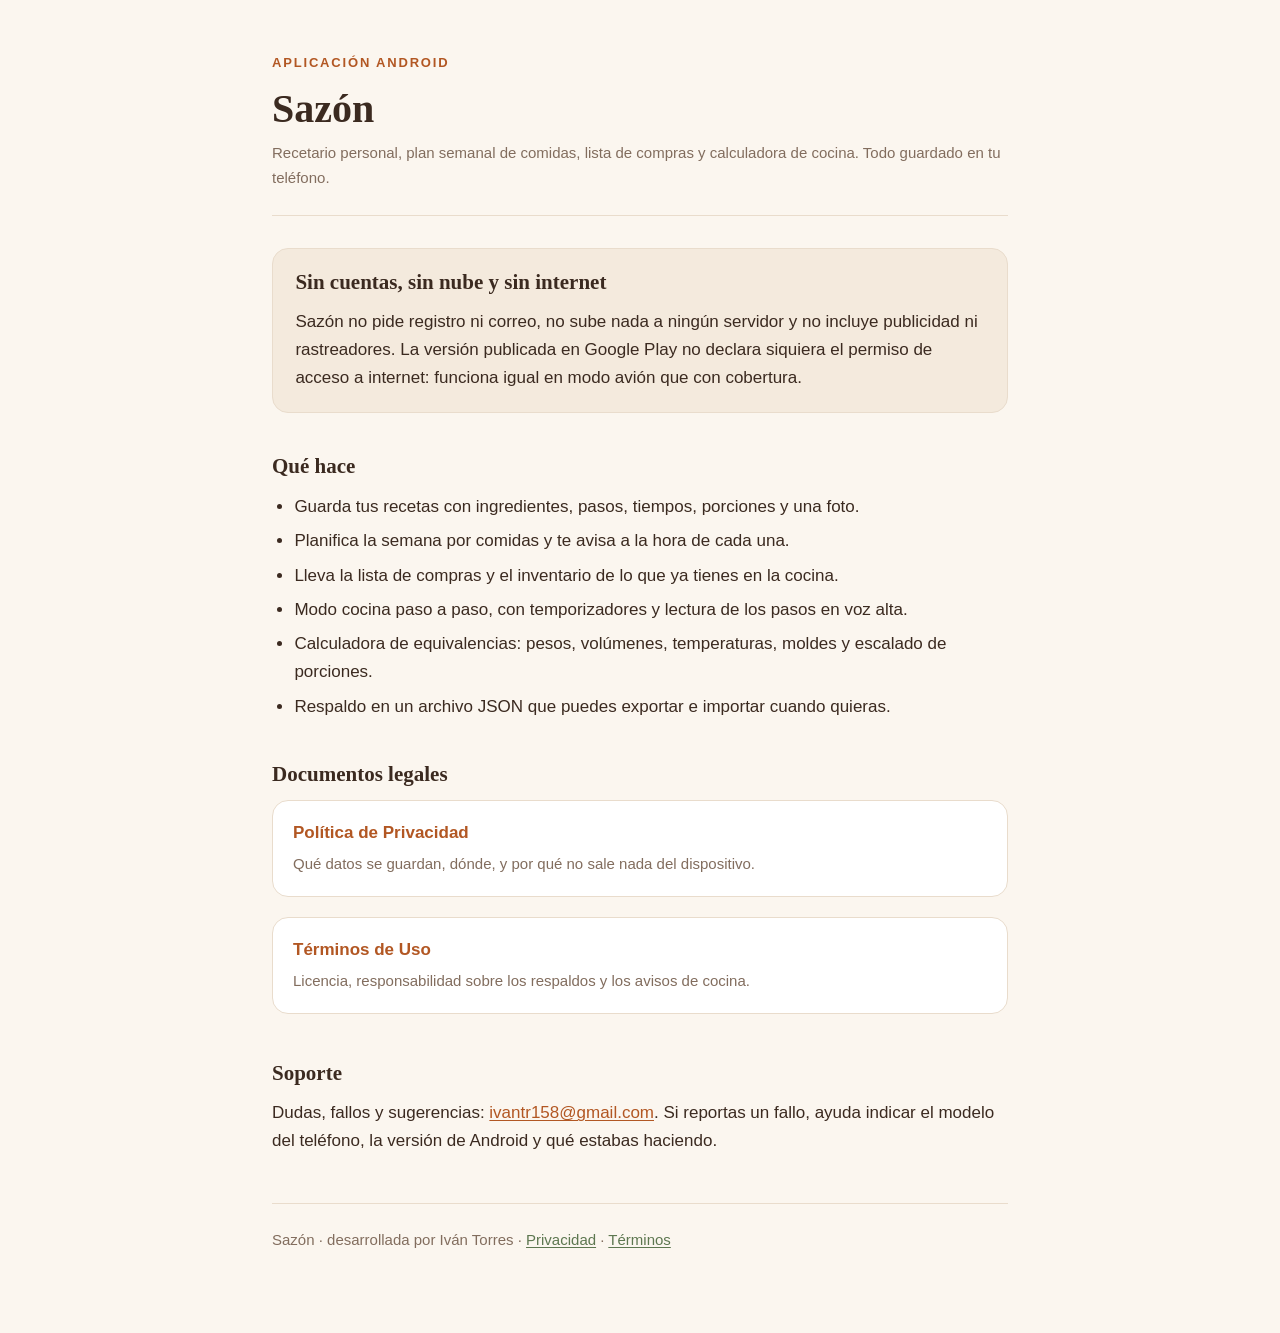
==== index.html @ 3de86955 "Añadir la política de privacidad y los términos de uso Play exige la política en una URL pública, ac" ====
<!DOCTYPE html>
<html lang="es">
<head>
<meta charset="utf-8">
<meta name="viewport" content="width=device-width, initial-scale=1">
<title>Sazón · Recetario personal para Android</title>
<meta name="description" content="Sazón es un recetario personal para Android: recetas, plan semanal, lista de compras y calculadora de cocina. Sin cuentas, sin nube y sin internet.">
<link rel="stylesheet" href="estilo.css">
</head>
<body>
<div class="envoltura">

<header class="portada">
  <p class="marca">Aplicación Android</p>
  <h1>Sazón</h1>
  <p class="fecha">Recetario personal, plan semanal de comidas, lista de compras y calculadora de cocina. Todo guardado en tu teléfono.</p>
</header>

<div class="resumen">
  <h2>Sin cuentas, sin nube y sin internet</h2>
  <p>Sazón no pide registro ni correo, no sube nada a ningún servidor y no incluye publicidad ni rastreadores. La versión publicada en Google Play no declara siquiera el permiso de acceso a internet: funciona igual en modo avión que con cobertura.</p>
</div>

<h2>Qué hace</h2>
<ul>
  <li>Guarda tus recetas con ingredientes, pasos, tiempos, porciones y una foto.</li>
  <li>Planifica la semana por comidas y te avisa a la hora de cada una.</li>
  <li>Lleva la lista de compras y el inventario de lo que ya tienes en la cocina.</li>
  <li>Modo cocina paso a paso, con temporizadores y lectura de los pasos en voz alta.</li>
  <li>Calculadora de equivalencias: pesos, volúmenes, temperaturas, moldes y escalado de porciones.</li>
  <li>Respaldo en un archivo JSON que puedes exportar e importar cuando quieras.</li>
</ul>

<h2>Documentos legales</h2>
<ul class="tarjetas">
  <li><a href="privacidad.html"><strong>Política de Privacidad</strong><span>Qué datos se guardan, dónde, y por qué no sale nada del dispositivo.</span></a></li>
  <li><a href="terminos.html"><strong>Términos de Uso</strong><span>Licencia, responsabilidad sobre los respaldos y los avisos de cocina.</span></a></li>
</ul>

<h2>Soporte</h2>
<p>Dudas, fallos y sugerencias: <a href="mailto:ivantr158@gmail.com">ivantr158@gmail.com</a>. Si reportas un fallo, ayuda indicar el modelo del teléfono, la versión de Android y qué estabas haciendo.</p>

<footer>
  <p>Sazón · desarrollada por Iván Torres · <a href="privacidad.html">Privacidad</a> · <a href="terminos.html">Términos</a></p>
</footer>

</div>
</body>
</html>
---- estilo.css ----
/* Sazón · hoja de estilo de las páginas legales.
   Paleta tomada de lib/core/theme/app_colors.dart: crema + terracota.
   Sin fuentes ni recursos externos: la página tiene que cargar igual
   desde cualquier país y sin depender de ningún CDN. */

:root {
  --fondo: #fbf6ef;
  --superficie: #ffffff;
  --superficie-calida: #f4eadd;
  --borde: #e9dccc;
  --tinta: #3b2a20;
  --tinta-suave: #826d5e;
  --terracota: #b25723;
  --salvia: #5d7750;
  --ancho: 46rem;
}

@media (prefers-color-scheme: dark) {
  :root {
    --fondo: #241c17;
    --superficie: #302620;
    --superficie-calida: #3b2f27;
    --borde: #4a3b31;
    --tinta: #f5ebe0;
    --tinta-suave: #c7b4a5;
    --terracota: #e9a177;
    --salvia: #a8c198;
  }
}

* { box-sizing: border-box; }

body {
  margin: 0;
  padding: 0 1.25rem 4rem;
  background: var(--fondo);
  color: var(--tinta);
  font-family: -apple-system, BlinkMacSystemFont, "Segoe UI", Roboto,
    "Helvetica Neue", Arial, sans-serif;
  font-size: 1.0625rem;
  line-height: 1.65;
  -webkit-text-size-adjust: 100%;
}

.envoltura { max-width: var(--ancho); margin: 0 auto; }

header.portada {
  padding: 3rem 0 1.5rem;
  border-bottom: 1px solid var(--borde);
  margin-bottom: 2rem;
}

.marca {
  display: inline-block;
  font-size: 0.8125rem;
  font-weight: 700;
  letter-spacing: 0.14em;
  text-transform: uppercase;
  color: var(--terracota);
  margin: 0 0 0.75rem;
  text-decoration: none;
}

h1 {
  font-family: Georgia, "Times New Roman", serif;
  font-size: clamp(1.85rem, 5vw, 2.5rem);
  line-height: 1.2;
  margin: 0 0 0.5rem;
  font-weight: 600;
}

h2 {
  font-family: Georgia, "Times New Roman", serif;
  font-size: 1.3125rem;
  line-height: 1.3;
  margin: 2.5rem 0 0.75rem;
  font-weight: 600;
}

h3 {
  font-size: 1.0625rem;
  margin: 1.75rem 0 0.5rem;
  font-weight: 700;
}

.fecha {
  color: var(--tinta-suave);
  font-size: 0.9375rem;
  margin: 0;
}

p, ul, ol { margin: 0 0 1rem; }
ul, ol { padding-left: 1.4rem; }
li { margin-bottom: 0.4rem; }

a { color: var(--terracota); text-decoration-thickness: 1px; text-underline-offset: 2px; }
a:hover { text-decoration-thickness: 2px; }

strong { font-weight: 700; }

.resumen {
  background: var(--superficie-calida);
  border: 1px solid var(--borde);
  border-radius: 1rem;
  padding: 1.25rem 1.4rem;
  margin: 0 0 2rem;
}
.resumen h2 { margin-top: 0; }
.resumen :last-child { margin-bottom: 0; }

.tarjetas {
  list-style: none;
  padding: 0;
  display: grid;
  gap: 0.875rem;
}
.tarjetas a {
  display: block;
  background: var(--superficie);
  border: 1px solid var(--borde);
  border-radius: 1rem;
  padding: 1.125rem 1.25rem;
  text-decoration: none;
  color: inherit;
}
.tarjetas a:hover { border-color: var(--terracota); }
.tarjetas strong { display: block; color: var(--terracota); margin-bottom: 0.15rem; }
.tarjetas span { color: var(--tinta-suave); font-size: 0.9375rem; }

table {
  width: 100%;
  border-collapse: collapse;
  margin: 0 0 1.25rem;
  font-size: 0.9375rem;
}
.tabla-scroll { overflow-x: auto; }
th, td {
  text-align: left;
  vertical-align: top;
  padding: 0.625rem 0.75rem;
  border-bottom: 1px solid var(--borde);
}
th { background: var(--superficie-calida); font-weight: 700; }

footer {
  margin-top: 3rem;
  padding-top: 1.5rem;
  border-top: 1px solid var(--borde);
  color: var(--tinta-suave);
  font-size: 0.9375rem;
}
footer a { color: var(--salvia); }

code {
  font-family: ui-monospace, SFMono-Regular, Menlo, Consolas, monospace;
  font-size: 0.875em;
  background: var(--superficie-calida);
  border: 1px solid var(--borde);
  border-radius: 0.3rem;
  padding: 0.05em 0.3em;
  overflow-wrap: anywhere;
}
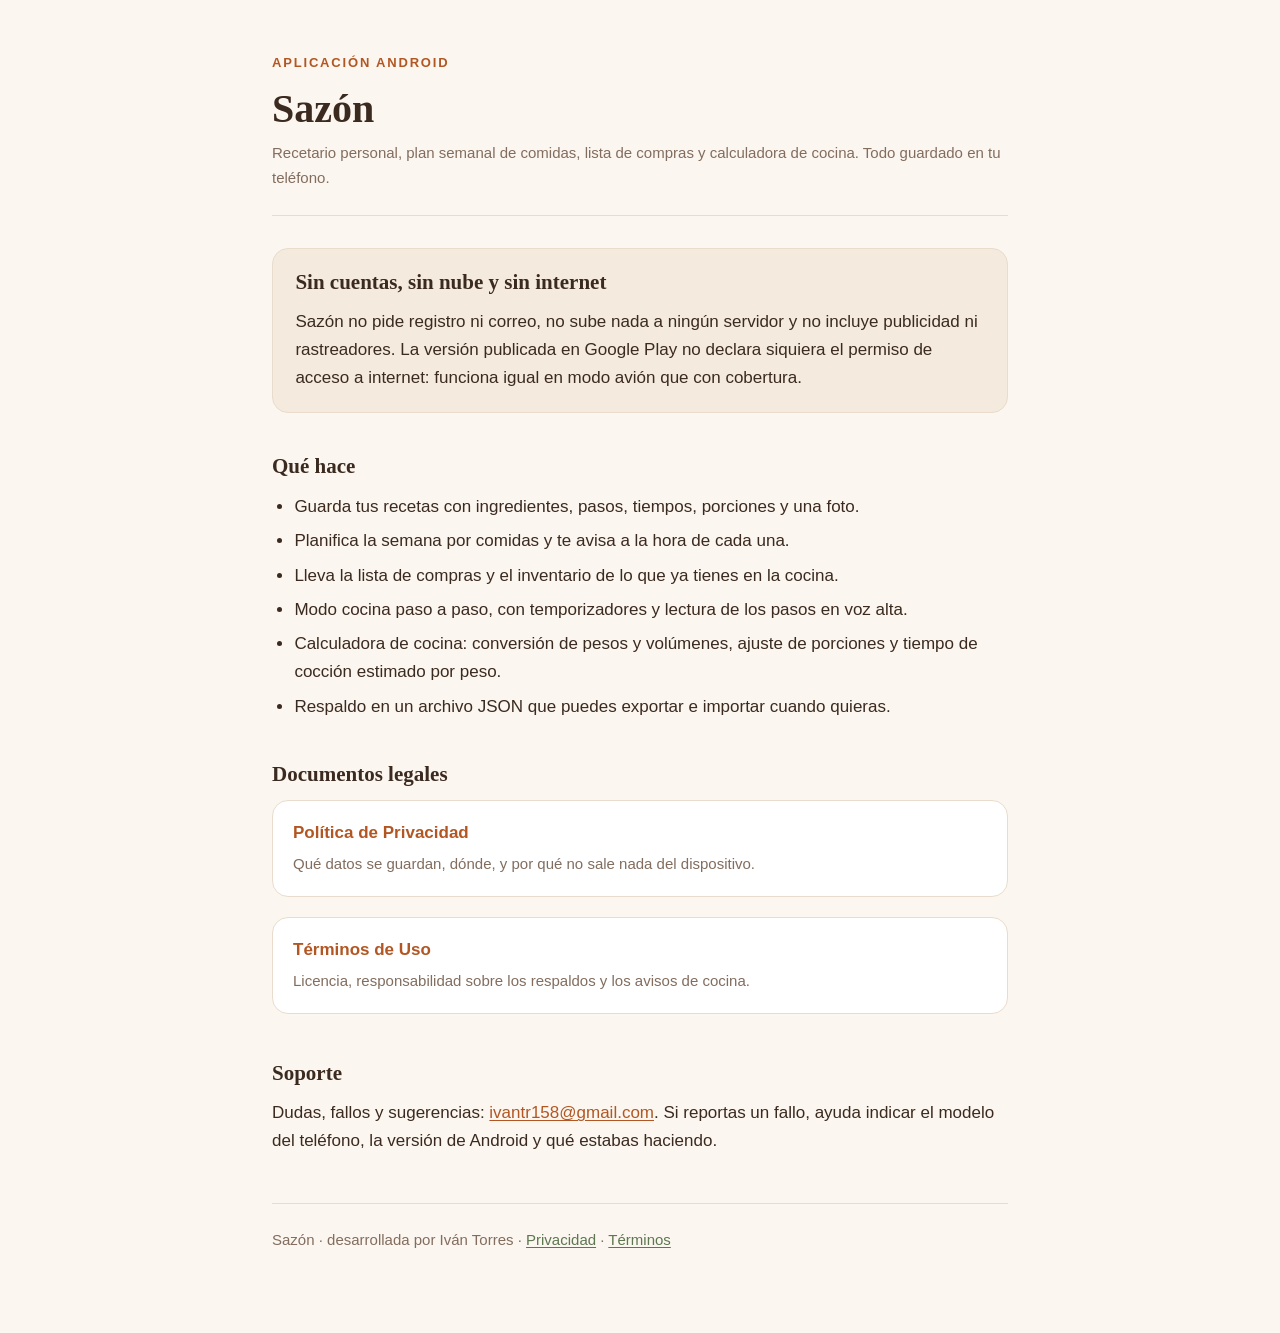
==== commit d3e34702: "Corregir lo que dicen las páginas legales de la calculadora Decían que convierte temperaturas y tama" ====
--- a/index.html
+++ b/index.html
@@ -27,7 +27,7 @@
   <li>Planifica la semana por comidas y te avisa a la hora de cada una.</li>
   <li>Lleva la lista de compras y el inventario de lo que ya tienes en la cocina.</li>
   <li>Modo cocina paso a paso, con temporizadores y lectura de los pasos en voz alta.</li>
-  <li>Calculadora de equivalencias: pesos, volúmenes, temperaturas, moldes y escalado de porciones.</li>
+  <li>Calculadora de cocina: conversión de pesos y volúmenes, ajuste de porciones y tiempo de cocción estimado por peso.</li>
   <li>Respaldo en un archivo JSON que puedes exportar e importar cuando quieras.</li>
 </ul>
 
